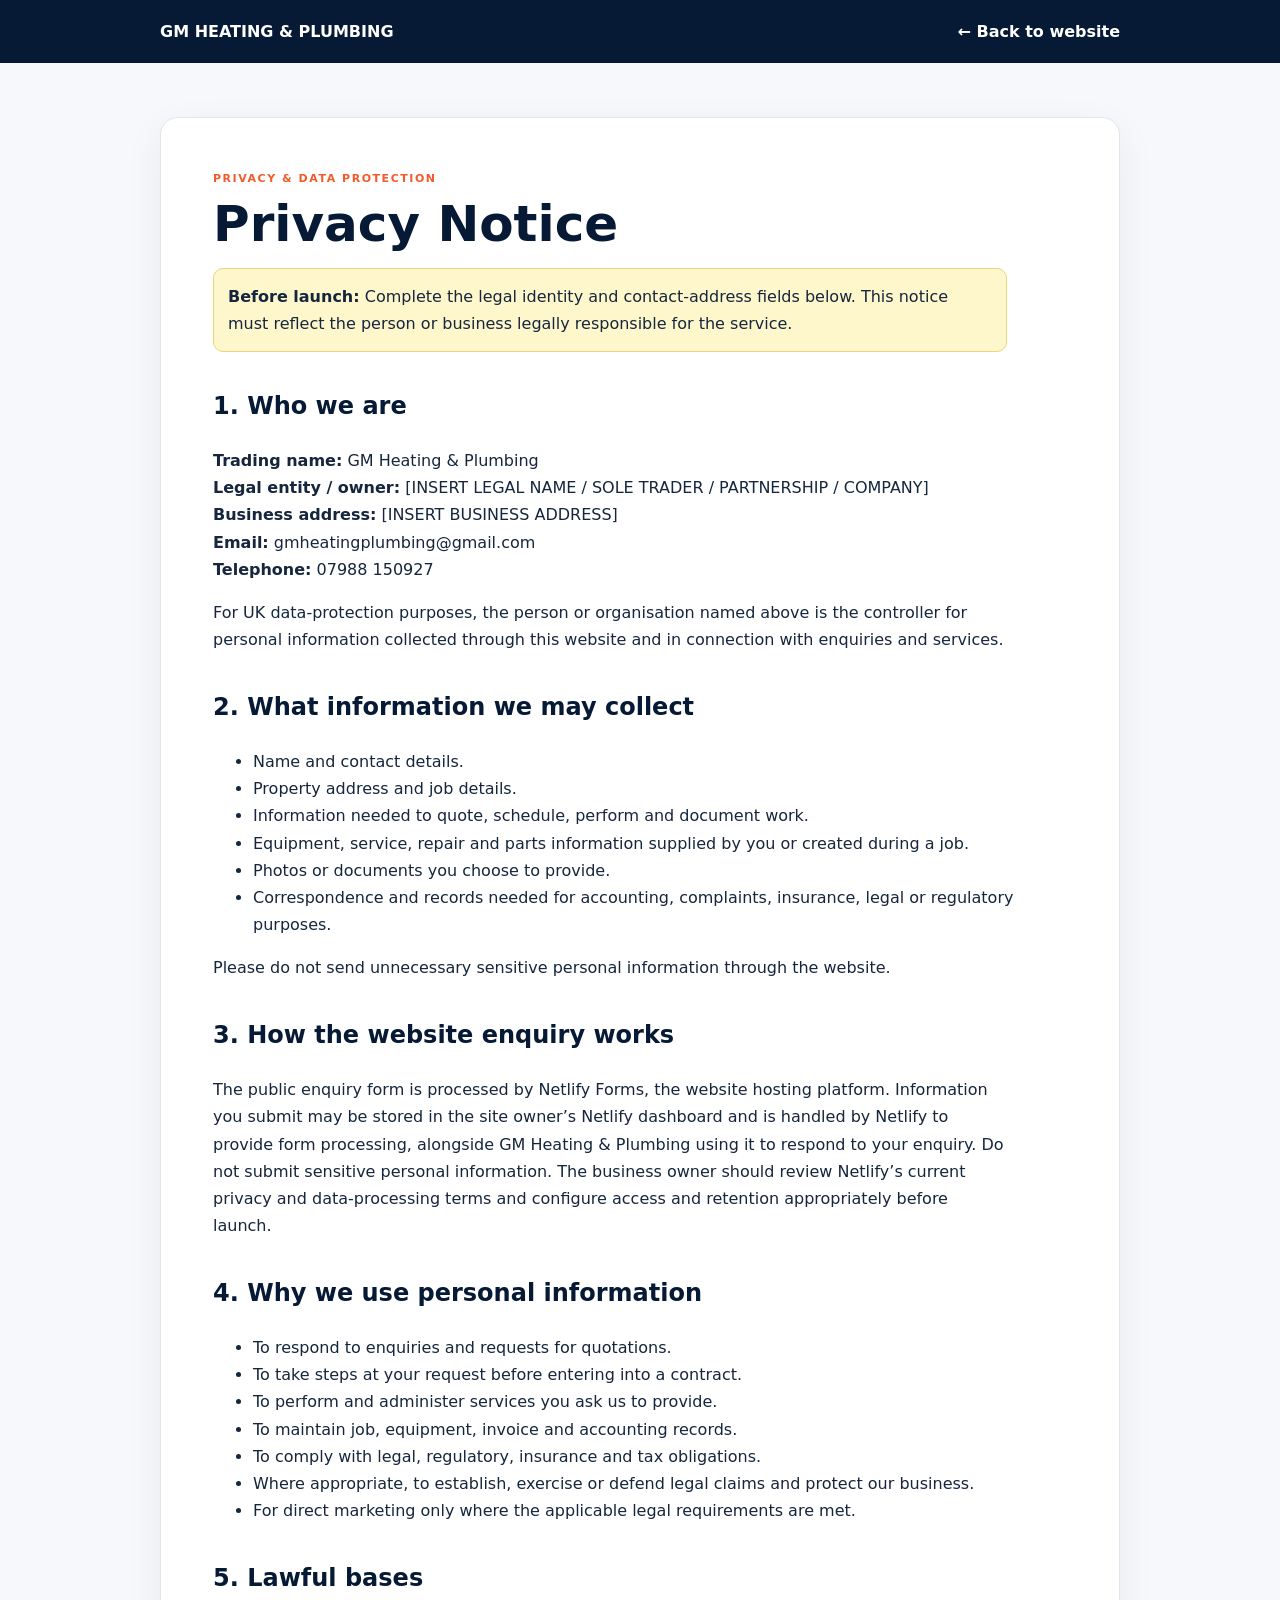
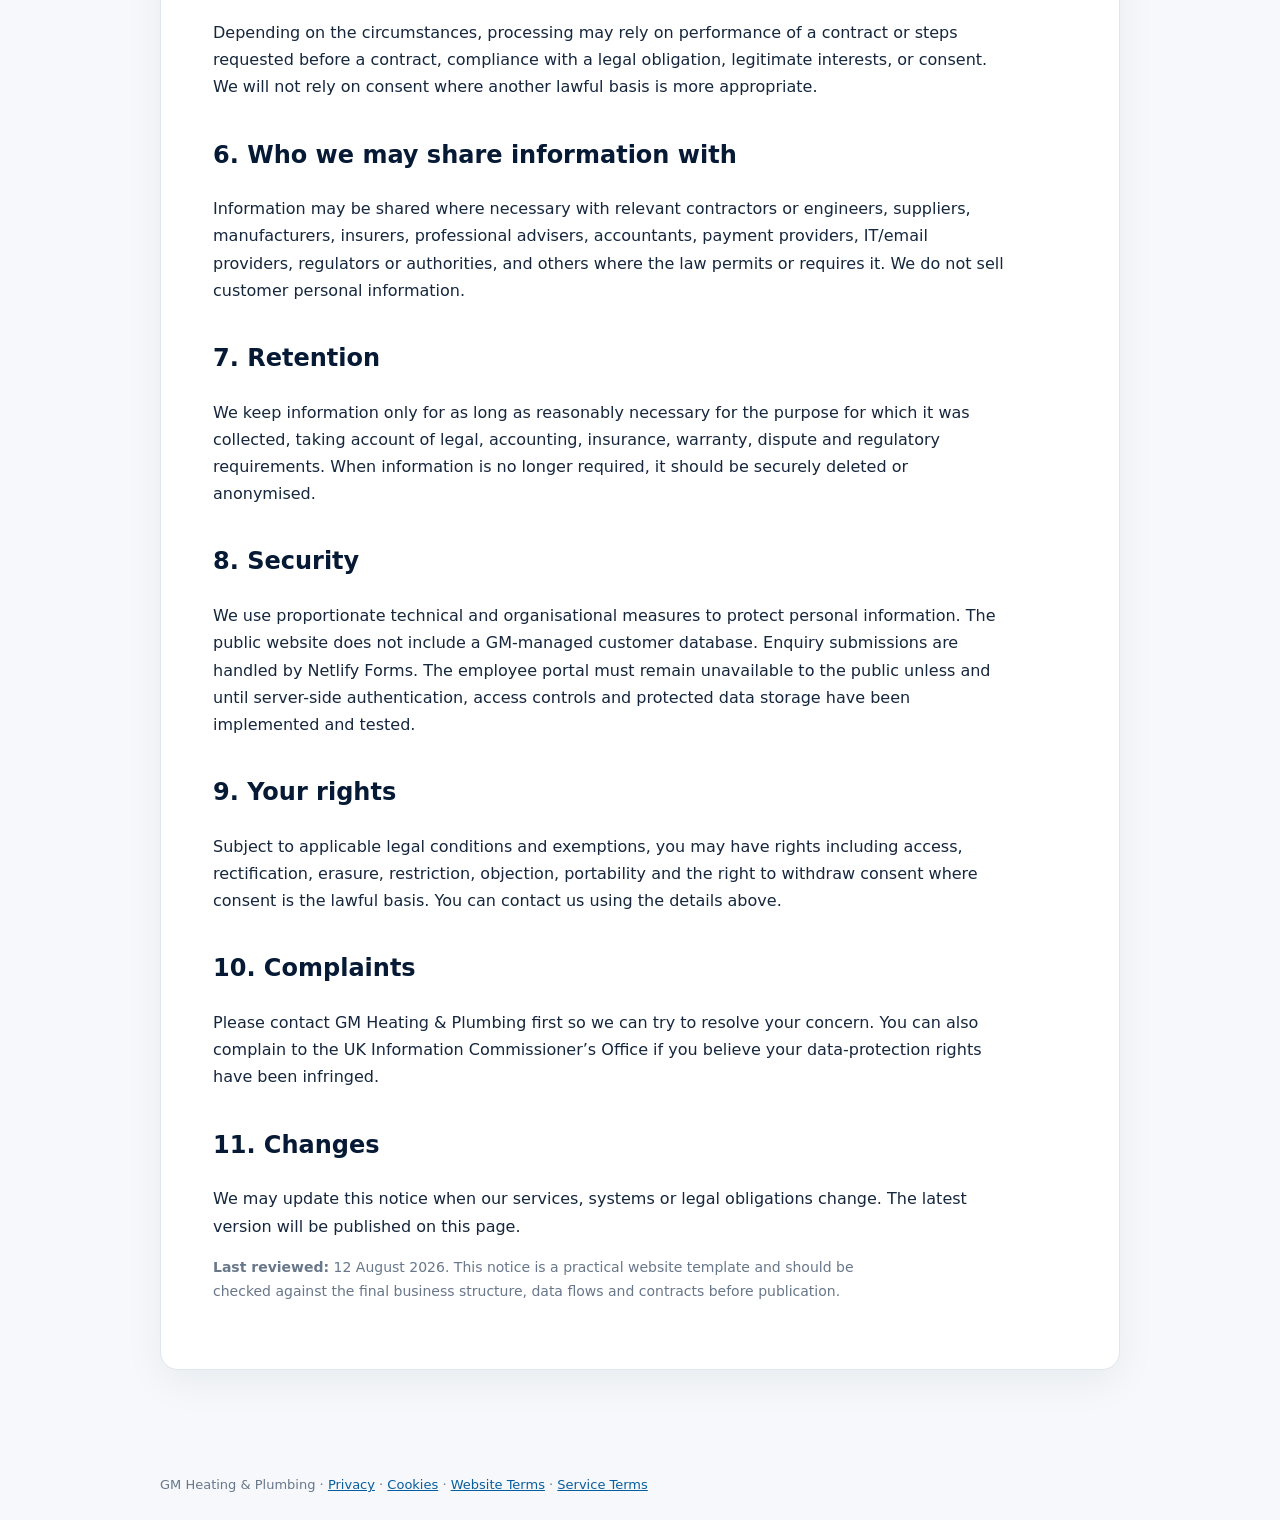
==== privacy.html @ a2dda2a4 "Add files via upload" ====
<!doctype html><html lang="en-GB"><head><meta charset="utf-8"><meta name="viewport" content="width=device-width,initial-scale=1"><meta name="robots" content="index,follow"><title>GM Heating &amp; Plumbing — Privacy Notice</title><link rel="icon" href="favicon.svg" type="image/svg+xml"><link rel="stylesheet" href="legal.css"></head>
<body><header class="sitehead"><div class="wrap brand"><a href="index.html">GM HEATING &amp; PLUMBING</a><a class="back" href="index.html">← Back to website</a></div></header>
<main><div class="wrap"><article class="paper"><div class="kicker">PRIVACY & DATA PROTECTION</div><h1>Privacy Notice</h1><p class="placeholder"><strong>Before launch:</strong> Complete the legal identity and contact-address fields below. This notice must reflect the person or business legally responsible for the service.</p>
<h2>1. Who we are</h2>
<p><strong>Trading name:</strong> GM Heating &amp; Plumbing<br><strong>Legal entity / owner:</strong> [INSERT LEGAL NAME / SOLE TRADER / PARTNERSHIP / COMPANY]<br><strong>Business address:</strong> [INSERT BUSINESS ADDRESS]<br><strong>Email:</strong> gmheatingplumbing@gmail.com<br><strong>Telephone:</strong> 07988 150927</p>
<p>For UK data-protection purposes, the person or organisation named above is the controller for personal information collected through this website and in connection with enquiries and services.</p>
<h2>2. What information we may collect</h2>
<ul><li>Name and contact details.</li><li>Property address and job details.</li><li>Information needed to quote, schedule, perform and document work.</li><li>Equipment, service, repair and parts information supplied by you or created during a job.</li><li>Photos or documents you choose to provide.</li><li>Correspondence and records needed for accounting, complaints, insurance, legal or regulatory purposes.</li></ul>
<p>Please do not send unnecessary sensitive personal information through the website.</p>
<h2>3. How the website enquiry works</h2>
<p>The public enquiry form is processed by Netlify Forms, the website hosting platform. Information you submit may be stored in the site owner’s Netlify dashboard and is handled by Netlify to provide form processing, alongside GM Heating &amp; Plumbing using it to respond to your enquiry. Do not submit sensitive personal information. The business owner should review Netlify’s current privacy and data-processing terms and configure access and retention appropriately before launch.</p>
<h2>4. Why we use personal information</h2>
<ul><li>To respond to enquiries and requests for quotations.</li><li>To take steps at your request before entering into a contract.</li><li>To perform and administer services you ask us to provide.</li><li>To maintain job, equipment, invoice and accounting records.</li><li>To comply with legal, regulatory, insurance and tax obligations.</li><li>Where appropriate, to establish, exercise or defend legal claims and protect our business.</li><li>For direct marketing only where the applicable legal requirements are met.</li></ul>
<h2>5. Lawful bases</h2>
<p>Depending on the circumstances, processing may rely on performance of a contract or steps requested before a contract, compliance with a legal obligation, legitimate interests, or consent. We will not rely on consent where another lawful basis is more appropriate.</p>
<h2>6. Who we may share information with</h2>
<p>Information may be shared where necessary with relevant contractors or engineers, suppliers, manufacturers, insurers, professional advisers, accountants, payment providers, IT/email providers, regulators or authorities, and others where the law permits or requires it. We do not sell customer personal information.</p>
<h2>7. Retention</h2>
<p>We keep information only for as long as reasonably necessary for the purpose for which it was collected, taking account of legal, accounting, insurance, warranty, dispute and regulatory requirements. When information is no longer required, it should be securely deleted or anonymised.</p>
<h2>8. Security</h2>
<p>We use proportionate technical and organisational measures to protect personal information. The public website does not include a GM-managed customer database. Enquiry submissions are handled by Netlify Forms. The employee portal must remain unavailable to the public unless and until server-side authentication, access controls and protected data storage have been implemented and tested.</p>
<h2>9. Your rights</h2>
<p>Subject to applicable legal conditions and exemptions, you may have rights including access, rectification, erasure, restriction, objection, portability and the right to withdraw consent where consent is the lawful basis. You can contact us using the details above.</p>
<h2>10. Complaints</h2>
<p>Please contact GM Heating &amp; Plumbing first so we can try to resolve your concern. You can also complain to the UK Information Commissioner’s Office if you believe your data-protection rights have been infringed.</p>
<h2>11. Changes</h2>
<p>We may update this notice when our services, systems or legal obligations change. The latest version will be published on this page.</p>
<p class="small"><strong>Last reviewed:</strong> 12 August 2026. This notice is a practical website template and should be checked against the final business structure, data flows and contracts before publication.</p></article></div></main>
<footer class="footer"><div class="wrap">GM Heating &amp; Plumbing · <a href="privacy.html">Privacy</a> · <a href="cookies.html">Cookies</a> · <a href="terms.html">Website Terms</a> · <a href="service-terms.html">Service Terms</a></div></footer>
</body></html>
---- legal.css ----
:root{--navy:#071a35;--orange:#f45b2a;--ink:#15263d;--muted:#68778a;--line:#dfe6ed;--bg:#f6f8fb;--white:#fff}
*{box-sizing:border-box}html{scroll-behavior:smooth}body{margin:0;background:var(--bg);color:var(--ink);font:16px/1.7 system-ui,-apple-system,BlinkMacSystemFont,"Segoe UI",Arial,sans-serif}
.wrap{width:min(960px,92%);margin:auto}.sitehead{background:var(--navy);color:#fff;padding:18px 0}.sitehead a{color:#fff;text-decoration:none;font-weight:900}.brand{display:flex;align-items:center;justify-content:space-between;gap:20px}.back{color:#fff;text-decoration:underline}
main{padding:54px 0 80px}.paper{background:#fff;border:1px solid var(--line);border-radius:18px;padding:clamp(24px,5vw,52px);box-shadow:0 12px 40px rgba(7,26,53,.06)}
.kicker{color:var(--orange);font-size:11px;letter-spacing:.14em;font-weight:900}h1{color:var(--navy);font-size:clamp(32px,6vw,50px);line-height:1.1;margin:8px 0 12px}h2{color:var(--navy);margin-top:34px}h3{color:var(--navy);margin-top:25px}p,li{max-width:78ch}a{color:#075e9e}.notice{background:#fff5ef;border:1px solid #ffd3c4;padding:16px;border-radius:12px}.placeholder{background:#fff7cc;border:1px solid #ead47c;padding:14px;border-radius:10px}.small{color:var(--muted);font-size:14px}.footer{padding:24px 0;color:var(--muted);font-size:13px}

/* GT profile/scope page — premium service presentation */
.profile-hero{background:linear-gradient(135deg,#081b31 0%,#103455 72%,#174765 100%);color:#fff;border-radius:18px;padding:34px 34px 30px;margin:0 0 30px;position:relative;overflow:hidden}
.profile-hero:after{content:"GT";position:absolute;right:28px;bottom:-42px;font-size:150px;line-height:1;font-weight:950;color:rgba(255,255,255,.045);letter-spacing:-12px}
.profile-kicker{color:#ff956f;font-size:11px;letter-spacing:.16em;font-weight:900}
.profile-hero h1{color:#fff;margin:8px 0 12px;max-width:760px}
.profile-hero p{color:#d9e5ef;max-width:760px}
.profile-grid{display:grid;grid-template-columns:1.1fr .9fr;gap:18px;margin:24px 0}
.profile-card{background:#fff;border:1px solid var(--line);border-radius:15px;padding:24px;box-shadow:0 8px 28px rgba(7,26,53,.055)}
.profile-card h2{margin-top:0}
.profile-card.accent{border-top:4px solid var(--orange)}
.profile-card.blue{border-top:4px solid var(--blue)}
.profile-card.green{border-top:4px solid var(--green)}
.credential-list{display:grid;gap:12px;margin:16px 0 0;padding:0;list-style:none}
.credential-list li{padding:14px 15px;background:#f6f8fb;border:1px solid #e4eaf0;border-radius:11px}
.credential-list strong{display:block;color:var(--navy);margin-bottom:2px}
.credential-list span{font-size:14px;color:#607286}
.scope-columns{display:grid;grid-template-columns:1fr 1fr;gap:14px}
.scope-item{padding:17px;border:1px solid var(--line);border-radius:12px;background:#fff}
.scope-item strong{display:block;color:var(--navy);margin-bottom:5px}
.scope-item p{margin:0;color:#607286;font-size:14px}
.future-box{background:#fff8f3;border:1px solid #f2d7c8;border-radius:14px;padding:22px;margin-top:20px}
.future-box h2{margin-top:0}
.future-box p{color:#5f7082}
.profile-note{display:flex;gap:12px;align-items:flex-start;background:#eef5f8;border:1px solid #d7e5eb;border-radius:12px;padding:15px 17px;margin-top:20px}
.profile-note strong{color:var(--navy)}
@media(max-width:760px){.profile-grid,.scope-columns{grid-template-columns:1fr}.profile-hero{padding:28px 22px}.profile-hero:after{font-size:100px;right:12px;bottom:-24px}}

/* v8 — equal partners presentation */
.partners-section{margin:8px 0 30px}
.partners-heading{max-width:760px;margin-bottom:22px}
.partners-heading h2{font-size:clamp(30px,4vw,42px);margin:5px 0 10px;letter-spacing:-1.5px}
.partners-heading p{color:#607286}
.partners-grid{display:grid;grid-template-columns:1fr 1fr;gap:18px}
.partner-card{background:#fff;border:1px solid var(--line);border-radius:15px;padding:24px;box-shadow:0 8px 28px rgba(7,26,53,.055);height:100%}
.partner-card:first-child{border-top:4px solid var(--orange)}
.partner-card:last-child{border-top:4px solid var(--blue)}
.partner-top{display:flex;align-items:center;gap:14px;margin-bottom:18px}
.partner-initials{width:52px;height:52px;border-radius:14px;background:var(--navy);color:#fff;display:grid;place-items:center;font-weight:950;letter-spacing:.03em}
.partner-role{font-size:10px;letter-spacing:.13em;font-weight:900;color:var(--orange)}
.partner-card h3{font-size:27px;margin:2px 0 0;color:var(--navy)}
.partner-card .credential-list{margin-top:0}
.partner-card .credential-list li{background:#f7f9fb}
@media(max-width:760px){.partners-grid{grid-template-columns:1fr}.partner-card{padding:20px}}

/* v11 — natural partnership wording */
.partner-role{letter-spacing:.10em}

/* v12 — friendly, authentic GT partnership wording */
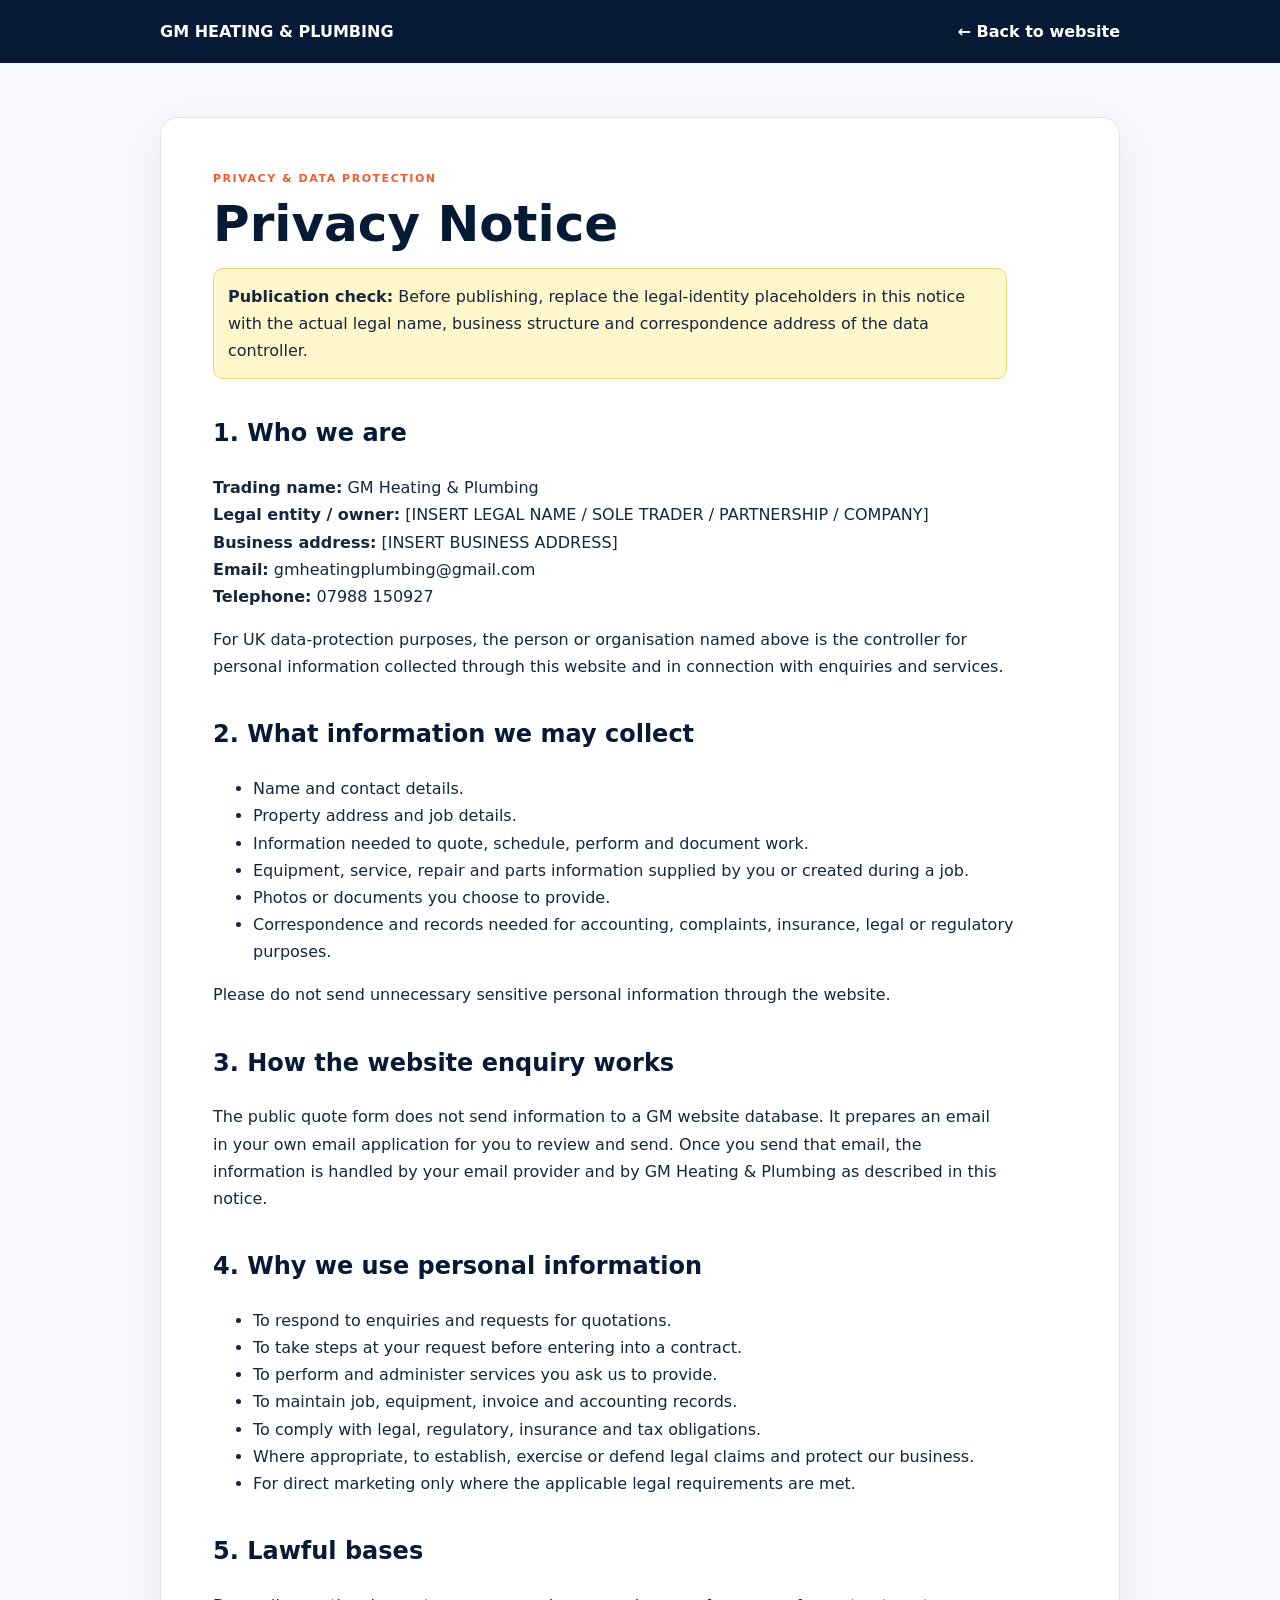
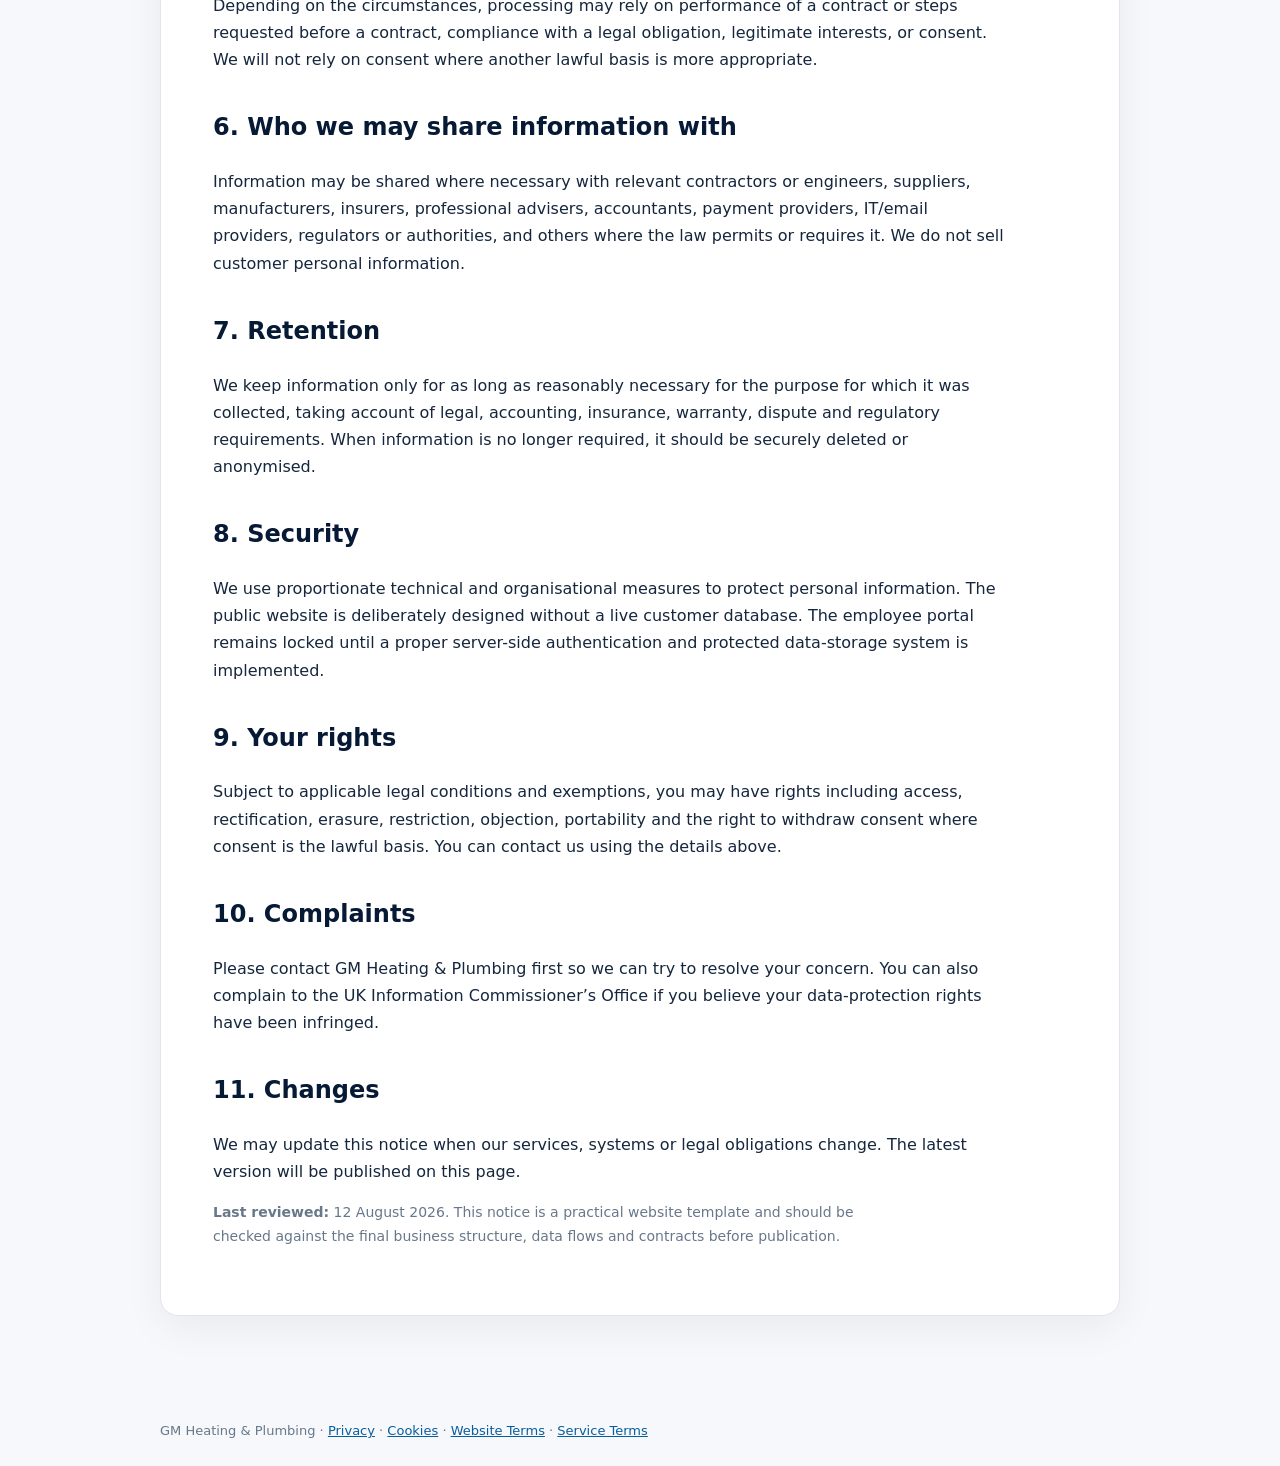
==== commit b16fdd30: "Add files via upload" ====
--- a/privacy.html
+++ b/privacy.html
@@ -1,6 +1,6 @@
 <!doctype html><html lang="en-GB"><head><meta charset="utf-8"><meta name="viewport" content="width=device-width,initial-scale=1"><meta name="robots" content="index,follow"><title>GM Heating &amp; Plumbing — Privacy Notice</title><link rel="icon" href="favicon.svg" type="image/svg+xml"><link rel="stylesheet" href="legal.css"></head>
 <body><header class="sitehead"><div class="wrap brand"><a href="index.html">GM HEATING &amp; PLUMBING</a><a class="back" href="index.html">← Back to website</a></div></header>
-<main><div class="wrap"><article class="paper"><div class="kicker">PRIVACY & DATA PROTECTION</div><h1>Privacy Notice</h1><p class="placeholder"><strong>Before launch:</strong> Complete the legal identity and contact-address fields below. This notice must reflect the person or business legally responsible for the service.</p>
+<main><div class="wrap"><article class="paper"><div class="kicker">PRIVACY & DATA PROTECTION</div><h1>Privacy Notice</h1><p class="placeholder"><strong>Publication check:</strong> Before publishing, replace the legal-identity placeholders in this notice with the actual legal name, business structure and correspondence address of the data controller.</p>
 <h2>1. Who we are</h2>
 <p><strong>Trading name:</strong> GM Heating &amp; Plumbing<br><strong>Legal entity / owner:</strong> [INSERT LEGAL NAME / SOLE TRADER / PARTNERSHIP / COMPANY]<br><strong>Business address:</strong> [INSERT BUSINESS ADDRESS]<br><strong>Email:</strong> gmheatingplumbing@gmail.com<br><strong>Telephone:</strong> 07988 150927</p>
 <p>For UK data-protection purposes, the person or organisation named above is the controller for personal information collected through this website and in connection with enquiries and services.</p>
@@ -8,7 +8,7 @@
 <ul><li>Name and contact details.</li><li>Property address and job details.</li><li>Information needed to quote, schedule, perform and document work.</li><li>Equipment, service, repair and parts information supplied by you or created during a job.</li><li>Photos or documents you choose to provide.</li><li>Correspondence and records needed for accounting, complaints, insurance, legal or regulatory purposes.</li></ul>
 <p>Please do not send unnecessary sensitive personal information through the website.</p>
 <h2>3. How the website enquiry works</h2>
-<p>The public enquiry form is processed by Netlify Forms, the website hosting platform. Information you submit may be stored in the site owner’s Netlify dashboard and is handled by Netlify to provide form processing, alongside GM Heating &amp; Plumbing using it to respond to your enquiry. Do not submit sensitive personal information. The business owner should review Netlify’s current privacy and data-processing terms and configure access and retention appropriately before launch.</p>
+<p>The public quote form does not send information to a GM website database. It prepares an email in your own email application for you to review and send. Once you send that email, the information is handled by your email provider and by GM Heating &amp; Plumbing as described in this notice.</p>
 <h2>4. Why we use personal information</h2>
 <ul><li>To respond to enquiries and requests for quotations.</li><li>To take steps at your request before entering into a contract.</li><li>To perform and administer services you ask us to provide.</li><li>To maintain job, equipment, invoice and accounting records.</li><li>To comply with legal, regulatory, insurance and tax obligations.</li><li>Where appropriate, to establish, exercise or defend legal claims and protect our business.</li><li>For direct marketing only where the applicable legal requirements are met.</li></ul>
 <h2>5. Lawful bases</h2>
@@ -18,7 +18,7 @@
 <h2>7. Retention</h2>
 <p>We keep information only for as long as reasonably necessary for the purpose for which it was collected, taking account of legal, accounting, insurance, warranty, dispute and regulatory requirements. When information is no longer required, it should be securely deleted or anonymised.</p>
 <h2>8. Security</h2>
-<p>We use proportionate technical and organisational measures to protect personal information. The public website does not include a GM-managed customer database. Enquiry submissions are handled by Netlify Forms. The employee portal must remain unavailable to the public unless and until server-side authentication, access controls and protected data storage have been implemented and tested.</p>
+<p>We use proportionate technical and organisational measures to protect personal information. The public website is deliberately designed without a live customer database. The employee portal remains locked until a proper server-side authentication and protected data-storage system is implemented.</p>
 <h2>9. Your rights</h2>
 <p>Subject to applicable legal conditions and exemptions, you may have rights including access, rectification, erasure, restriction, objection, portability and the right to withdraw consent where consent is the lawful basis. You can contact us using the details above.</p>
 <h2>10. Complaints</h2>
